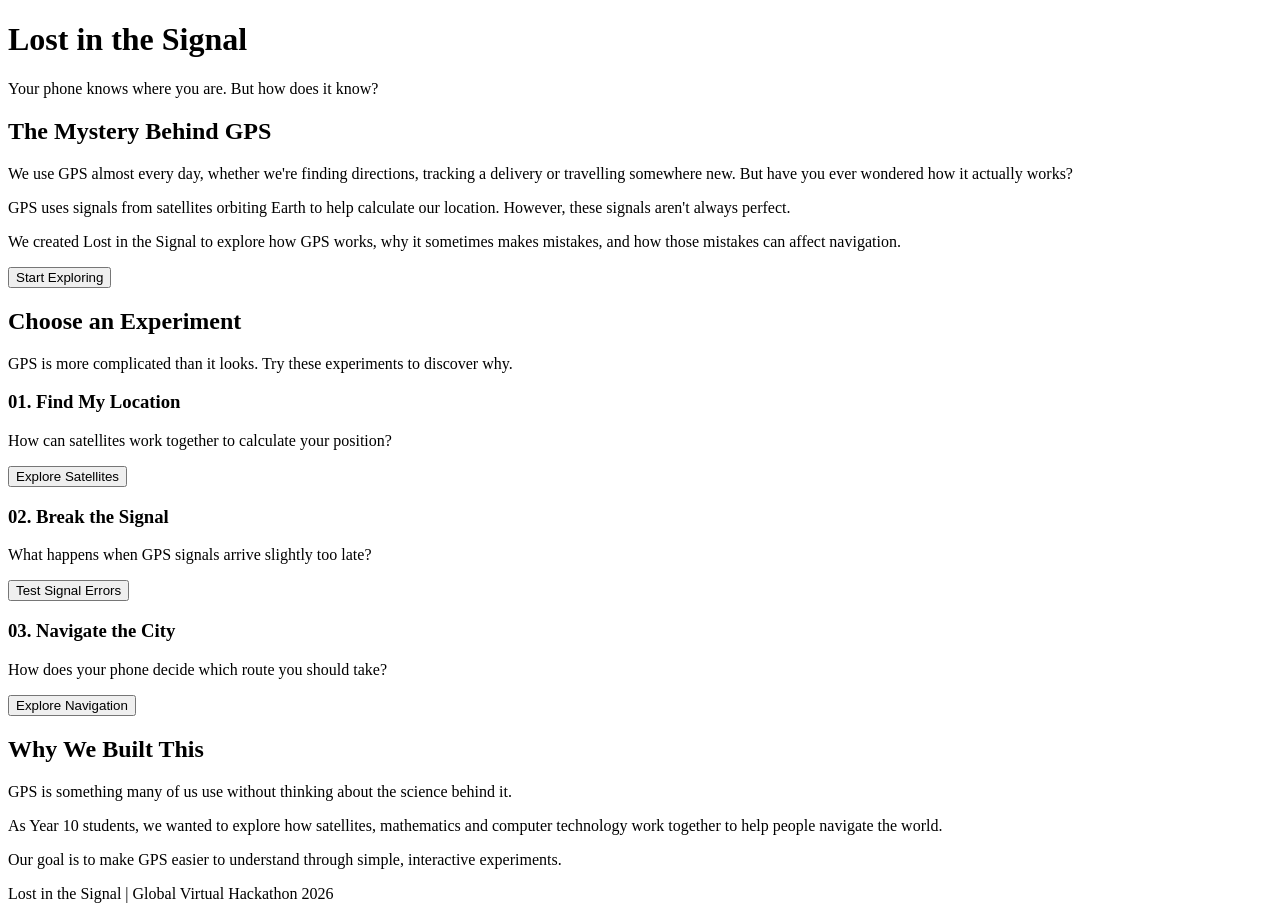
==== index.html @ 24b65c9f "Create index.html for GPS exploration project This HTML file outlines a project called 'Lost in the " ====
<!DOCTYPE html>
<html lang="en">

<head>
  <meta charset="UTF-8">
  <meta name="viewport"
        content="width=device-width, initial-scale=1.0">

  <title>Lost in the Signal</title>

  <link rel="stylesheet" href="style.css">
  <script src="script.js" defer></script>
</head>

<body>

  <!-- Website header -->
  <header>
    <h1>Lost in the Signal</h1>

    <p>
      Your phone knows where you are.
      But how does it know?
    </p>
  </header>

  <main>

    <!-- Introduction -->
    <section class="intro">

      <h2>The Mystery Behind GPS</h2>

      <p>
        We use GPS almost every day, whether we're
        finding directions, tracking a delivery or
        travelling somewhere new. But have you ever
        wondered how it actually works?
      </p>

      <p>
        GPS uses signals from satellites orbiting
        Earth to help calculate our location.
        However, these signals aren't always perfect.
      </p>

      <p>
        We created Lost in the Signal to explore
        how GPS works, why it sometimes makes
        mistakes, and how those mistakes can
        affect navigation.
      </p>

      <button id="startButton">
        Start Exploring
      </button>

      <p id="message" aria-live="polite"></p>

    </section>

    <!-- Three experiment cards -->
    <section class="experiments" id="experiments">

      <h2>Choose an Experiment</h2>

      <p>
        GPS is more complicated than it looks.
        Try these experiments to discover why.
      </p>

      <div class="card-container">

        <!-- Experiment 1 -->
        <article class="card">

          <h3>01. Find My Location</h3>

          <p>
            How can satellites work together
            to calculate your position?
          </p>

          <button class="experiment-button"
                  data-experiment="satellites">
            Explore Satellites
          </button>

        </article>

        <!-- Experiment 2 -->
        <article class="card">

          <h3>02. Break the Signal</h3>

          <p>
            What happens when GPS signals
            arrive slightly too late?
          </p>

          <button class="experiment-button"
                  data-experiment="signals">
            Test Signal Errors
          </button>

        </article>

        <!-- Experiment 3 -->
        <article class="card">

          <h3>03. Navigate the City</h3>

          <p>
            How does your phone decide
            which route you should take?
          </p>

          <button class="experiment-button"
                  data-experiment="navigation">
            Explore Navigation
          </button>

        </article>

      </div>

      <p id="experimentMessage" aria-live="polite"></p>

    </section>

    <!-- About the project -->
    <section class="about">

      <h2>Why We Built This</h2>

      <p>
        GPS is something many of us use without
        thinking about the science behind it.
      </p>

      <p>
        As Year 10 students, we wanted to explore
        how satellites, mathematics and computer
        technology work together to help people
        navigate the world.
      </p>

      <p>
        Our goal is to make GPS easier to understand
        through simple, interactive experiments.
      </p>

    </section>

  </main>

  <!-- Footer -->
  <footer>
    <p>
      Lost in the Signal |
      Global Virtual Hackathon 2026
    </p>
  </footer>

</body>
</html>
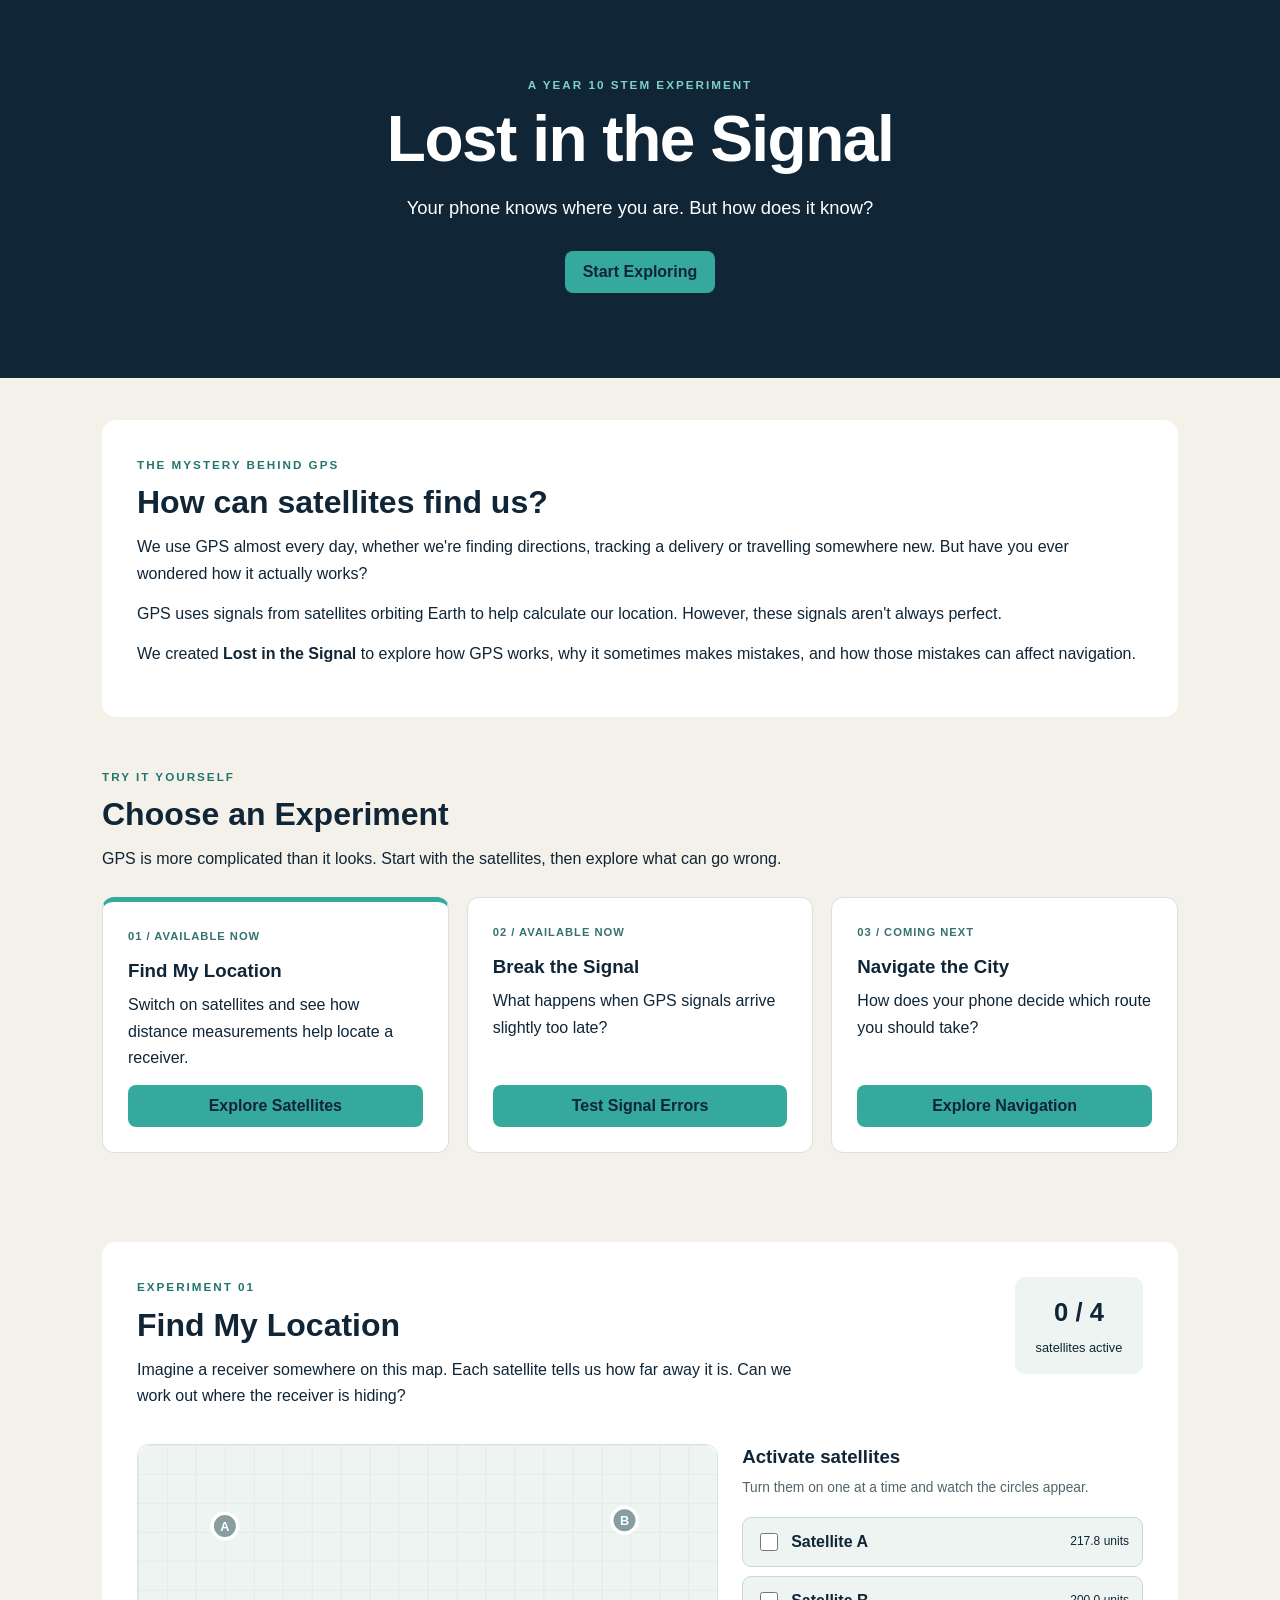
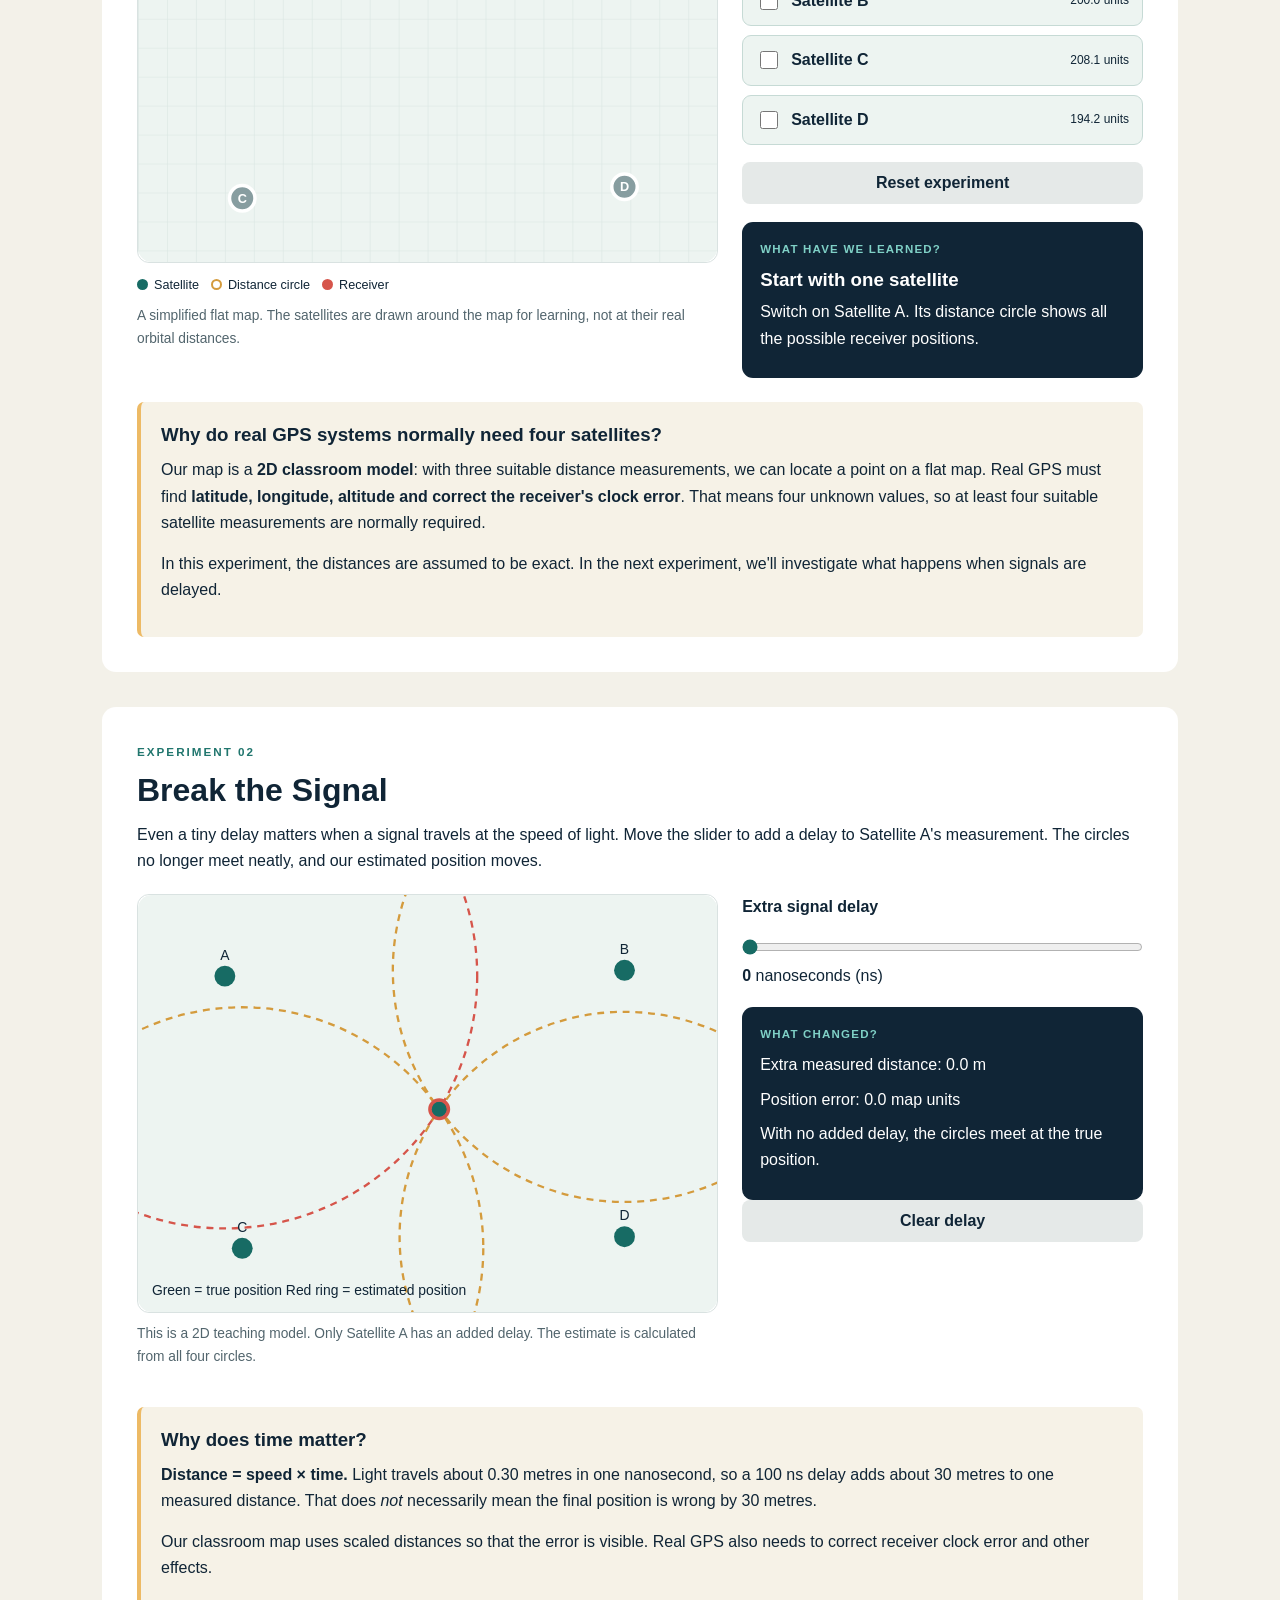
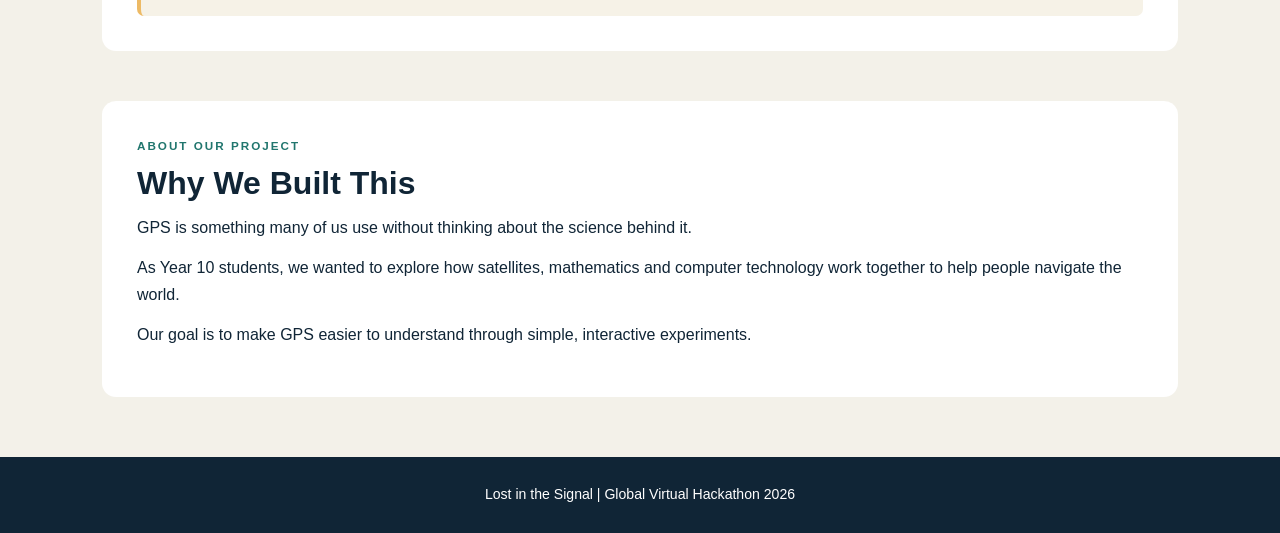
==== commit 1858b62c: "Add modular GPS experiments and mathematical tests" ====
--- a/index.html
+++ b/index.html
@@ -1,167 +1,149 @@
-
 <!DOCTYPE html>
 <html lang="en">
-
 <head>
   <meta charset="UTF-8">
-  <meta name="viewport"
-        content="width=device-width, initial-scale=1.0">
-
-  <title>Lost in the Signal</title>
-
+  <meta name="viewport" content="width=device-width, initial-scale=1.0">
+  <title>Lost in the Signal | GPS Experiment</title>
   <link rel="stylesheet" href="style.css">
+  <script src="gps-engine.js" defer></script>
+  <script src="satellite-simulator.js" defer></script>
+  <script src="signal-errors.js" defer></script>
+  <script src="navigation.js" defer></script>
   <script src="script.js" defer></script>
 </head>
-
 <body>
-
-  <!-- Website header -->
-  <header>
-    <h1>Lost in the Signal</h1>
-
-    <p>
-      Your phone knows where you are.
-      But how does it know?
-    </p>
+  <header class="hero">
+    <div class="hero-inner">
+      <p class="eyebrow">A YEAR 10 STEM EXPERIMENT</p>
+      <h1>Lost in the Signal</h1>
+      <p class="tagline">Your phone knows where you are. But how does it know?</p>
+      <a class="button hero-button" href="#experiments">Start Exploring</a>
+    </div>
   </header>
 
   <main>
-
-    <!-- Introduction -->
-    <section class="intro">
-
-      <h2>The Mystery Behind GPS</h2>
-
-      <p>
-        We use GPS almost every day, whether we're
-        finding directions, tracking a delivery or
-        travelling somewhere new. But have you ever
-        wondered how it actually works?
-      </p>
-
-      <p>
-        GPS uses signals from satellites orbiting
-        Earth to help calculate our location.
-        However, these signals aren't always perfect.
-      </p>
-
-      <p>
-        We created Lost in the Signal to explore
-        how GPS works, why it sometimes makes
-        mistakes, and how those mistakes can
-        affect navigation.
-      </p>
-
-      <button id="startButton">
-        Start Exploring
-      </button>
-
-      <p id="message" aria-live="polite"></p>
-
+    <section class="intro panel">
+      <p class="eyebrow dark">THE MYSTERY BEHIND GPS</p>
+      <h2>How can satellites find us?</h2>
+      <p>We use GPS almost every day, whether we're finding directions, tracking a delivery or travelling somewhere new. But have you ever wondered how it actually works?</p>
+      <p>GPS uses signals from satellites orbiting Earth to help calculate our location. However, these signals aren't always perfect.</p>
+      <p>We created <strong>Lost in the Signal</strong> to explore how GPS works, why it sometimes makes mistakes, and how those mistakes can affect navigation.</p>
     </section>
 
-    <!-- Three experiment cards -->
     <section class="experiments" id="experiments">
-
+      <p class="eyebrow dark">TRY IT YOURSELF</p>
       <h2>Choose an Experiment</h2>
-
-      <p>
-        GPS is more complicated than it looks.
-        Try these experiments to discover why.
-      </p>
-
+      <p>GPS is more complicated than it looks. Start with the satellites, then explore what can go wrong.</p>
       <div class="card-container">
-
-        <!-- Experiment 1 -->
+        <article class="card featured">
+          <span class="card-number">01 / AVAILABLE NOW</span>
+          <h3>Find My Location</h3>
+          <p>Switch on satellites and see how distance measurements help locate a receiver.</p>
+          <a class="button" href="#satellite-lab">Explore Satellites</a>
+        </article>
         <article class="card">
-
-          <h3>01. Find My Location</h3>
-
-          <p>
-            How can satellites work together
-            to calculate your position?
-          </p>
-
-          <button class="experiment-button"
-                  data-experiment="satellites">
-            Explore Satellites
-          </button>
-
+          <span class="card-number">02 / AVAILABLE NOW</span>
+          <h3>Break the Signal</h3>
+          <p>What happens when GPS signals arrive slightly too late?</p>
+          <a class="button" href="#signal-lab">Test Signal Errors</a>
         </article>
-
-        <!-- Experiment 2 -->
         <article class="card">
-
-          <h3>02. Break the Signal</h3>
-
-          <p>
-            What happens when GPS signals
-            arrive slightly too late?
-          </p>
-
-          <button class="experiment-button"
-                  data-experiment="signals">
-            Test Signal Errors
-          </button>
-
+          <span class="card-number">03 / COMING NEXT</span>
+          <h3>Navigate the City</h3>
+          <p>How does your phone decide which route you should take?</p>
+          <button type="button" class="experiment-button" data-experiment="navigation">Explore Navigation</button>
         </article>
-
-        <!-- Experiment 3 -->
-        <article class="card">
-
-          <h3>03. Navigate the City</h3>
-
-          <p>
-            How does your phone decide
-            which route you should take?
-          </p>
-
-          <button class="experiment-button"
-                  data-experiment="navigation">
-            Explore Navigation
-          </button>
-
-        </article>
-
       </div>
-
-      <p id="experimentMessage" aria-live="polite"></p>
-
+      <p id="experimentMessage" class="notice" aria-live="polite"></p>
     </section>
 
-    <!-- About the project -->
-    <section class="about">
-
-      <h2>Why We Built This</h2>
-
-      <p>
-        GPS is something many of us use without
-        thinking about the science behind it.
-      </p>
-
-      <p>
-        As Year 10 students, we wanted to explore
-        how satellites, mathematics and computer
-        technology work together to help people
-        navigate the world.
-      </p>
-
-      <p>
-        Our goal is to make GPS easier to understand
-        through simple, interactive experiments.
-      </p>
-
+    <section class="lab panel" id="satellite-lab">
+      <div class="lab-heading">
+        <div>
+          <p class="eyebrow dark">EXPERIMENT 01</p>
+          <h2>Find My Location</h2>
+          <p>Imagine a receiver somewhere on this map. Each satellite tells us how far away it is. Can we work out where the receiver is hiding?</p>
+        </div>
+        <div class="counter"><strong id="satelliteCount">0 / 4</strong><span>satellites active</span></div>
+      </div>
+      <div class="lab-grid">
+        <div class="map-panel">
+          <svg id="gpsMap" viewBox="0 0 500 360" role="img" aria-label="A two-dimensional map showing satellites, distance circles and a receiver position">
+            <defs>
+              <pattern id="mapGrid" width="25" height="25" patternUnits="userSpaceOnUse">
+                <path d="M 25 0 L 0 0 0 25" fill="none" stroke="#d9e6e2" stroke-width="1"/>
+              </pattern>
+            </defs>
+            <rect width="500" height="360" fill="#edf4f1" rx="12"/>
+            <rect width="500" height="360" fill="url(#mapGrid)" rx="12"/>
+            <g id="rangeLayer"></g>
+            <g id="satelliteLayer"></g>
+            <g id="receiverLayer"></g>
+          </svg>
+          <div class="legend"><span><i class="dot satellite-dot"></i> Satellite</span><span><i class="dot range-dot"></i> Distance circle</span><span><i class="dot receiver-dot"></i> Receiver</span></div>
+          <p class="map-caption">A simplified flat map. The satellites are drawn around the map for learning, not at their real orbital distances.</p>
+        </div>
+        <div class="controls">
+          <h3>Activate satellites</h3>
+          <p class="small">Turn them on one at a time and watch the circles appear.</p>
+          <div id="satelliteControls" class="satellite-controls"></div>
+          <button type="button" id="resetButton" class="reset-button">Reset experiment</button>
+          <div class="result-box" aria-live="polite">
+            <p class="result-label">WHAT HAVE WE LEARNED?</p>
+            <h3 id="resultTitle">Start with one satellite</h3>
+            <p id="resultText">One distance measurement tells us the receiver could be anywhere on a circle.</p>
+            <p id="coordinateText" class="coordinates"></p>
+          </div>
+        </div>
+      </div>
+      <div class="science-note">
+        <h3>Why do real GPS systems normally need four satellites?</h3>
+        <p>Our map is a <strong>2D classroom model</strong>: with three suitable distance measurements, we can locate a point on a flat map. Real GPS must find <strong>latitude, longitude, altitude and correct the receiver's clock error</strong>. That means four unknown values, so at least four suitable satellite measurements are normally required.</p>
+        <p>In this experiment, the distances are assumed to be exact. In the next experiment, we'll investigate what happens when signals are delayed.</p>
+      </div>
     </section>
 
+
+    <section class="lab panel" id="signal-lab">
+      <p class="eyebrow dark">EXPERIMENT 02</p>
+      <h2>Break the Signal</h2>
+      <p>Even a tiny delay matters when a signal travels at the speed of light. Move the slider to add a delay to Satellite A's measurement. The circles no longer meet neatly, and our estimated position moves.</p>
+      <div class="lab-grid">
+        <div class="map-panel">
+          <svg id="errorMap" viewBox="0 0 500 360" role="img" aria-label="Map of GPS measurement circles and the position estimated from delayed signals">
+            <rect width="500" height="360" rx="12" fill="#edf4f1"/>
+            <g id="errorRangeLayer"></g>
+            <g id="errorPointLayer"></g>
+          </svg>
+          <p class="map-caption">This is a 2D teaching model. Only Satellite A has an added delay. The estimate is calculated from all four circles.</p>
+        </div>
+        <div class="controls">
+          <label for="delaySlider"><strong>Extra signal delay</strong></label>
+          <input type="range" id="delaySlider" min="0" max="100" value="0" step="5">
+          <p><strong id="delayValue">0</strong> nanoseconds (ns)</p>
+          <div class="result-box" aria-live="polite">
+            <p class="result-label">WHAT CHANGED?</p>
+            <p id="rangeError">Extra measured distance: 0.0 m</p>
+            <p id="positionError">Position error: 0.0 map units</p>
+            <p id="errorExplanation">At zero extra delay, all four circles meet at the receiver.</p>
+          </div>
+          <button id="clearDelay" class="reset-button" type="button">Clear delay</button>
+        </div>
+      </div>
+      <div class="science-note"><h3>Why does time matter?</h3>
+        <p><strong>Distance = speed × time.</strong> Light travels about 0.30 metres in one nanosecond, so a 100 ns delay adds about 30 metres to one measured distance. That does <em>not</em> necessarily mean the final position is wrong by 30 metres.</p>
+        <p>Our classroom map uses scaled distances so that the error is visible. Real GPS also needs to correct receiver clock error and other effects.</p>
+      </div>
+    </section>
+
+    <section class="about panel">
+      <p class="eyebrow dark">ABOUT OUR PROJECT</p>
+      <h2>Why We Built This</h2>
+      <p>GPS is something many of us use without thinking about the science behind it.</p>
+      <p>As Year 10 students, we wanted to explore how satellites, mathematics and computer technology work together to help people navigate the world.</p>
+      <p>Our goal is to make GPS easier to understand through simple, interactive experiments.</p>
+    </section>
   </main>
-
-  <!-- Footer -->
-  <footer>
-    <p>
-      Lost in the Signal |
-      Global Virtual Hackathon 2026
-    </p>
-  </footer>
-
+  <footer><p>Lost in the Signal | Global Virtual Hackathon 2026</p></footer>
 </body>
 </html>
--- a/style.css
+++ b/style.css
@@ -0,0 +1,68 @@
+/* Lost in the Signal — student-built GPS experiment */
+* { box-sizing: border-box; }
+html { scroll-behavior: smooth; }
+body { margin: 0; font-family: Arial, Helvetica, sans-serif; background: #f3f1e9; color: #102536; line-height: 1.65; }
+.hero { background: #102536; color: #fff; text-align: center; padding: 75px 20px 85px; }
+.hero-inner { max-width: 760px; margin: auto; }
+.hero h1 { font-size: clamp(2.5rem, 6vw, 4rem); line-height: 1.1; margin: 10px 0 18px; letter-spacing: -1.5px; }
+.tagline { font-size: 1.15rem; margin-bottom: 28px; }
+.eyebrow { font-size: .73rem; letter-spacing: 2px; font-weight: 800; color: #7fd0c6; margin: 0 0 8px; }
+.eyebrow.dark { color: #21766e; }
+main { max-width: 1120px; padding: 0 22px; margin: 42px auto 60px; }
+.panel { background: #fff; padding: 35px; border-radius: 14px; }
+h2 { margin: 0 0 12px; font-size: clamp(1.5rem, 3vw, 2rem); line-height: 1.25; }
+h3 { line-height: 1.35; }
+p { margin: 0 0 14px; }
+.button, button { display: inline-block; background: #36a99f; color: #102536; border: 0; padding: 12px 18px; border-radius: 8px; font: 700 1rem Arial, sans-serif; text-decoration: none; cursor: pointer; text-align: center; transition: background .2s; }
+.button:hover, button:hover { background: #edba65; }
+.button:focus-visible, button:focus-visible, a:focus-visible { outline: 3px solid #edba65; outline-offset: 3px; }
+.experiments { margin: 50px 0; }
+.card-container { display: grid; grid-template-columns: repeat(3, minmax(0, 1fr)); gap: 18px; margin-top: 24px; }
+.card { background: #fff; padding: 25px; border: 1px solid #d9e2e1; border-radius: 12px; display: flex; flex-direction: column; }
+.card.featured { border-top: 5px solid #36a99f; }
+.card-number { font-size: .7rem; font-weight: 800; letter-spacing: 1px; color: #34736e; }
+.card h3 { margin: 13px 0 9px; }
+.card p { flex: 1; }
+.card .button, .card button { width: 100%; }
+.notice { color: #176b64; font-weight: 700; min-height: 1.5em; margin-top: 15px; }
+.lab { scroll-margin-top: 20px; }
+.lab-heading { display: flex; justify-content: space-between; align-items: flex-start; gap: 20px; }
+.lab-heading > div:first-child { max-width: 690px; }
+.counter { background: #edf4f1; border-radius: 10px; padding: 14px 18px; min-width: 128px; text-align: center; }
+.counter strong { display: block; font-size: 1.6rem; }
+.counter span { font-size: .8rem; }
+.lab-grid { display: grid; grid-template-columns: minmax(0, 1.45fr) minmax(250px, 1fr); gap: 24px; margin-top: 20px; }
+.map-panel { min-width: 0; }
+#gpsMap { width: 100%; display: block; border-radius: 12px; border: 1px solid #d9e2e1; }
+.legend { display: flex; flex-wrap: wrap; gap: 12px; margin-top: 12px; font-size: .79rem; }
+.legend span { display: flex; align-items: center; gap: 6px; }
+.dot { display: inline-block; width: 11px; height: 11px; border-radius: 50%; }
+.satellite-dot { background: #176b64; }
+.range-dot { border: 2px solid #d49b3d; }
+.receiver-dot { background: #d6554b; }
+.map-caption, .small { font-size: .86rem; color: #52656d; }
+.map-caption { margin-top: 10px; }
+.controls h3 { margin: 0 0 8px; }
+.satellite-controls { display: grid; gap: 9px; margin: 17px 0; }
+.satellite-toggle { background: #edf4f1; border: 1px solid #c6dad5; padding: 11px 13px; border-radius: 9px; display: flex; gap: 10px; align-items: center; cursor: pointer; font-weight: 700; }
+.satellite-toggle input { accent-color: #176b64; width: 18px; height: 18px; }
+.satellite-toggle span { flex: 1; }
+.satellite-toggle small { font-size: .75rem; font-weight: 400; }
+.reset-button { background: #e5e9e8; width: 100%; }
+.result-box { margin-top: 18px; padding: 18px; background: #102536; color: #fff; border-radius: 11px; }
+.result-label { color: #7fd0c6; font-size: .72rem; letter-spacing: 1.2px; font-weight: 800; }
+.result-box h3 { margin: 7px 0; }
+.result-box p { margin-bottom: 8px; }
+.coordinates { color: #edba65; font-weight: 700; }
+.science-note { background: #f6f2e7; border-left: 4px solid #edba65; border-radius: 7px; padding: 20px; margin-top: 24px; }
+.science-note h3 { margin: 0 0 10px; }
+.about { margin-top: 50px; }
+footer { background: #102536; color: #fff; text-align: center; padding: 26px 18px; font-size: .88rem; }
+footer p { margin: 0; }
+@media (max-width: 760px) { .card-container, .lab-grid { grid-template-columns: 1fr; } .lab-heading { flex-direction: column; } .counter { width: 100%; } .panel { padding: 23px; } main { margin-top: 25px; } .hero { padding: 55px 18px; } }
+@media (prefers-reduced-motion: reduce) { html { scroll-behavior: auto; } * { transition: none !important; } }
+
+/* Experiment 2 controls */
+#delaySlider { display:block; width:100%; accent-color:#176b64; margin:18px 0 8px; }
+#errorMap { display:block; width:100%; border:1px solid #d9e2e1; border-radius:12px; }
+#signal-lab { margin-top:35px; }
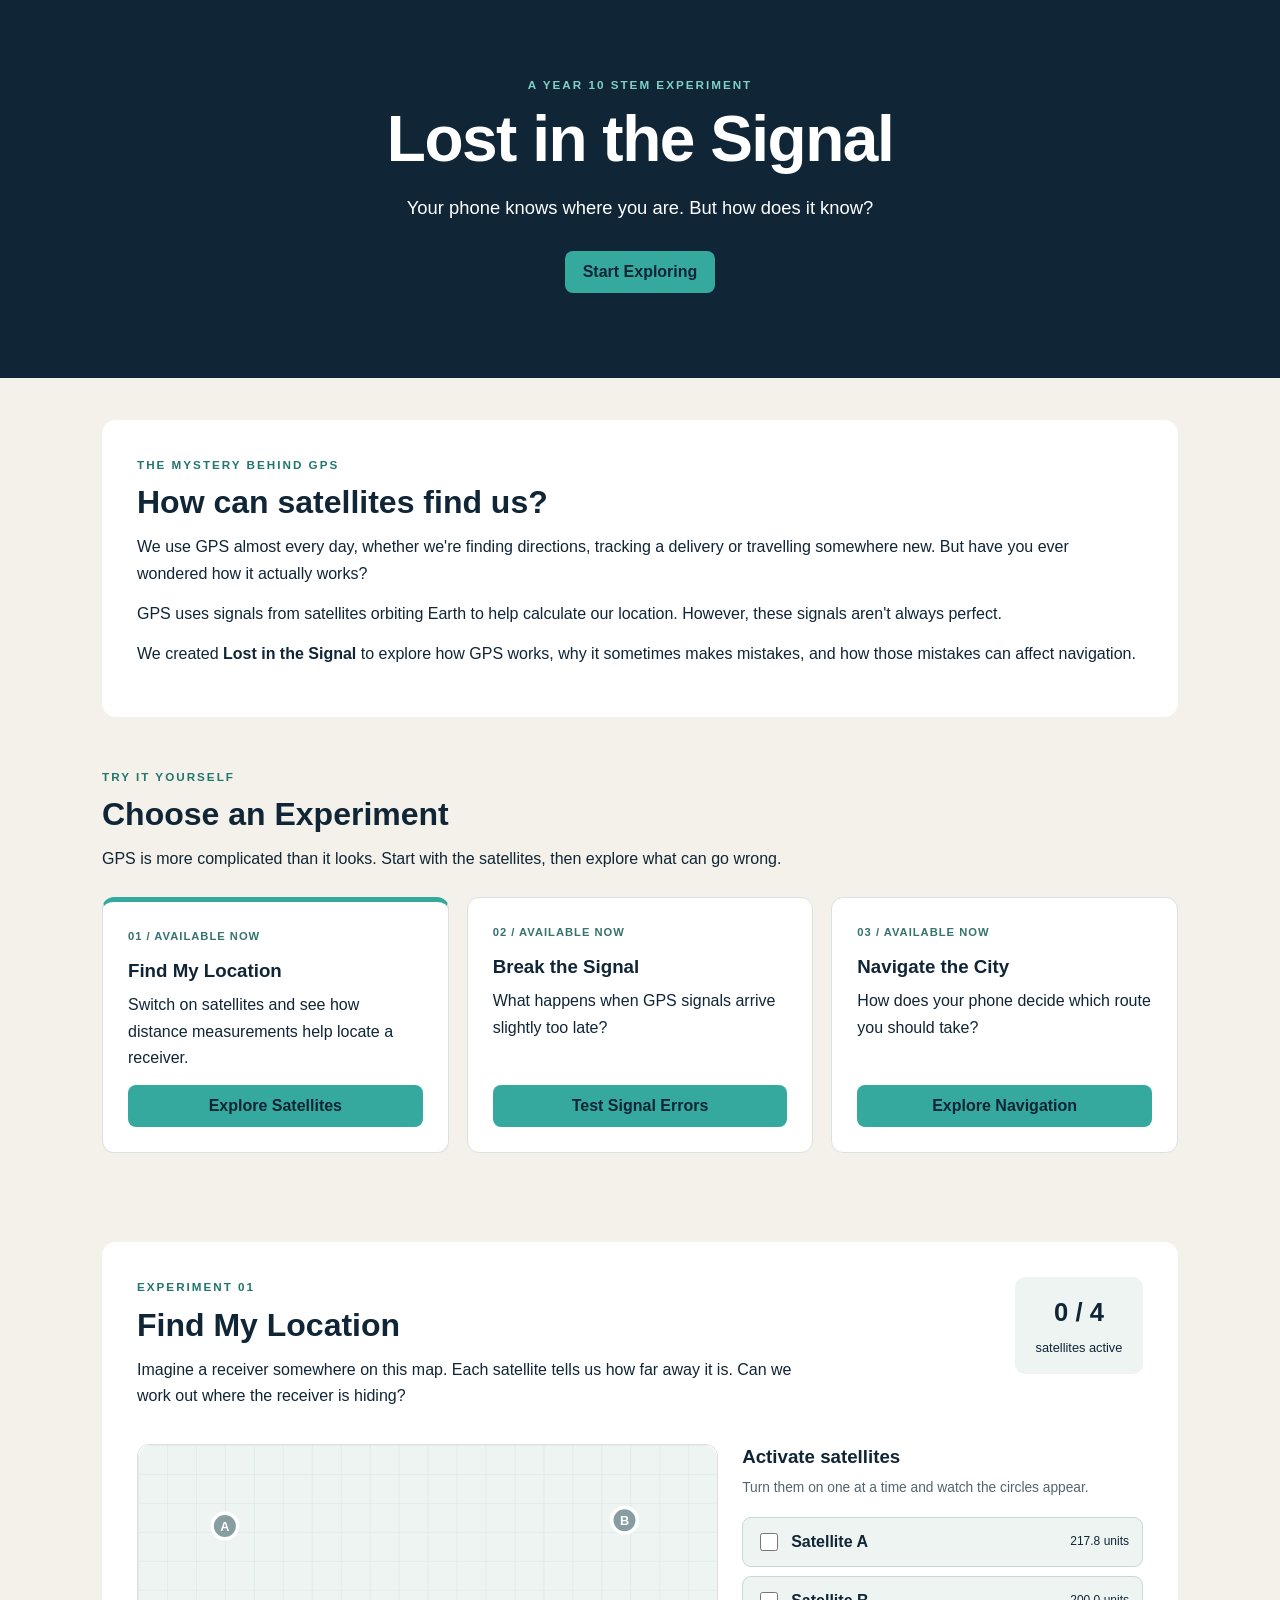
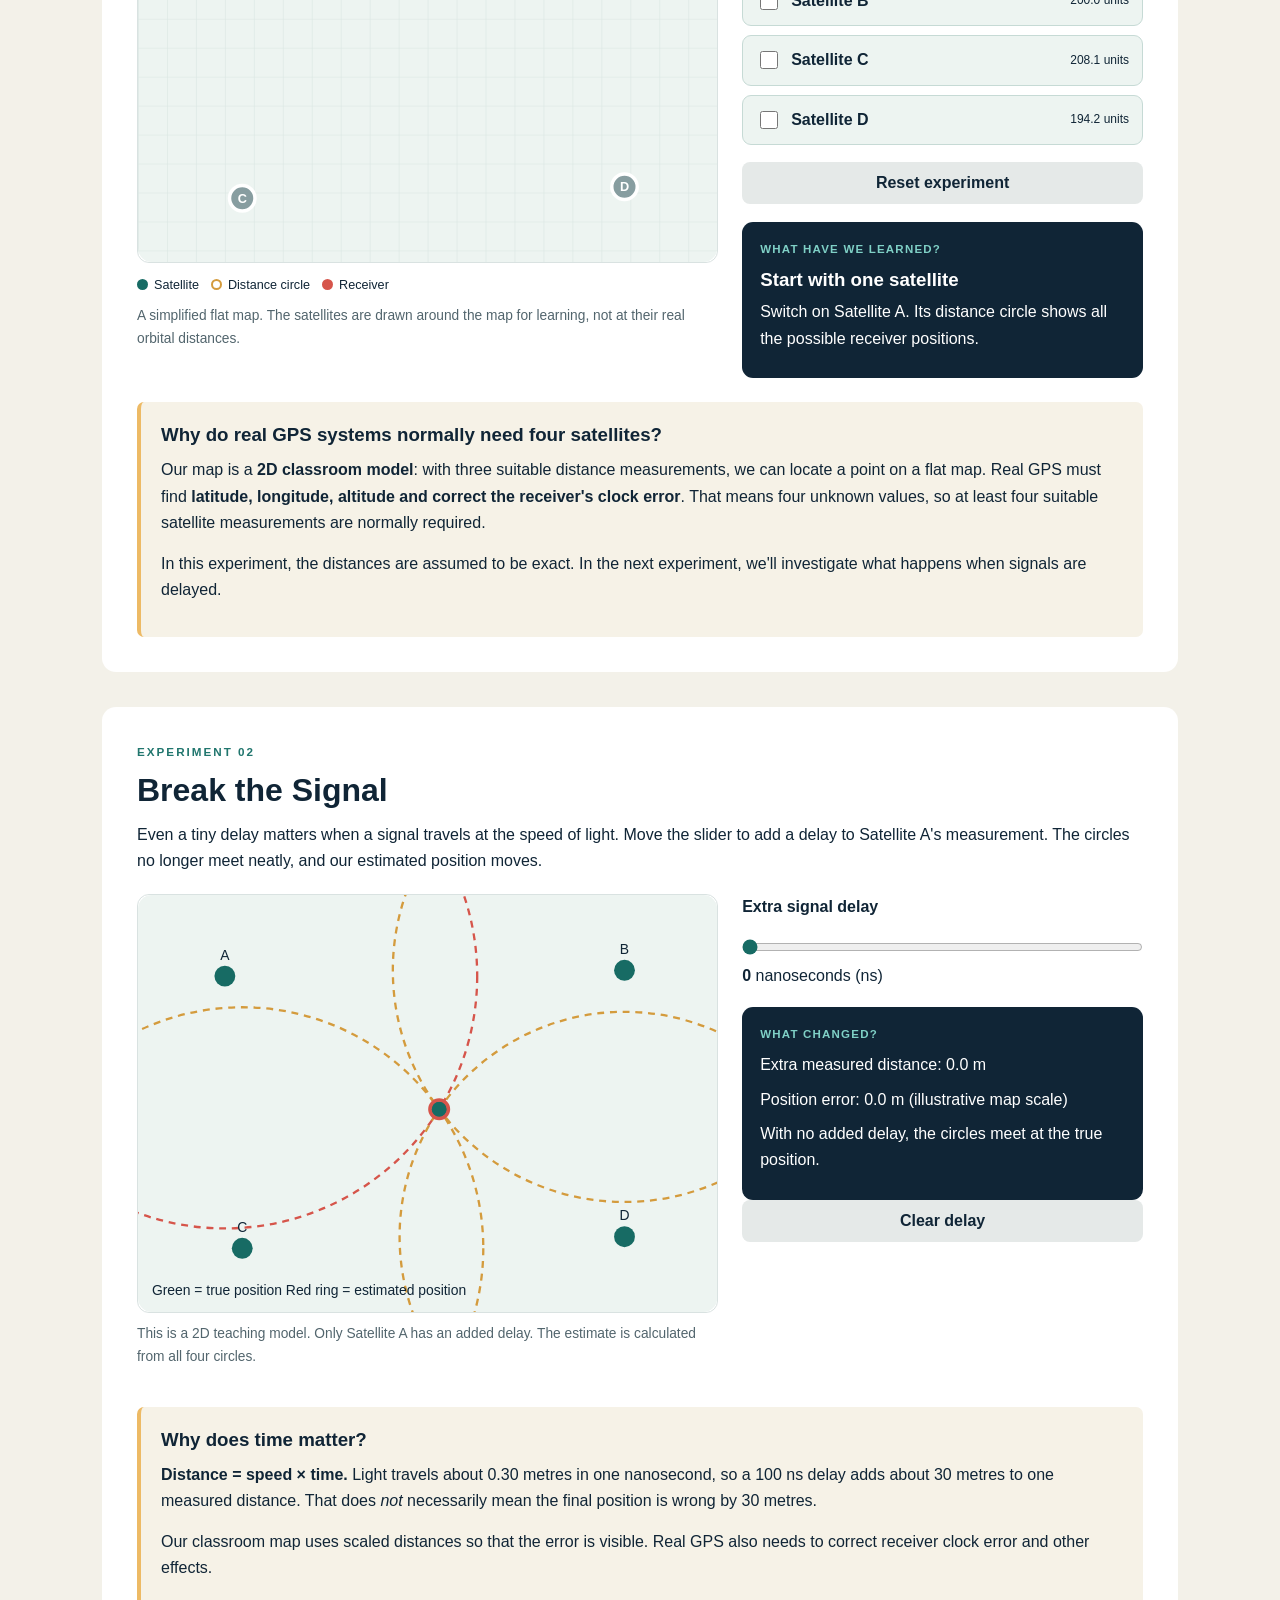
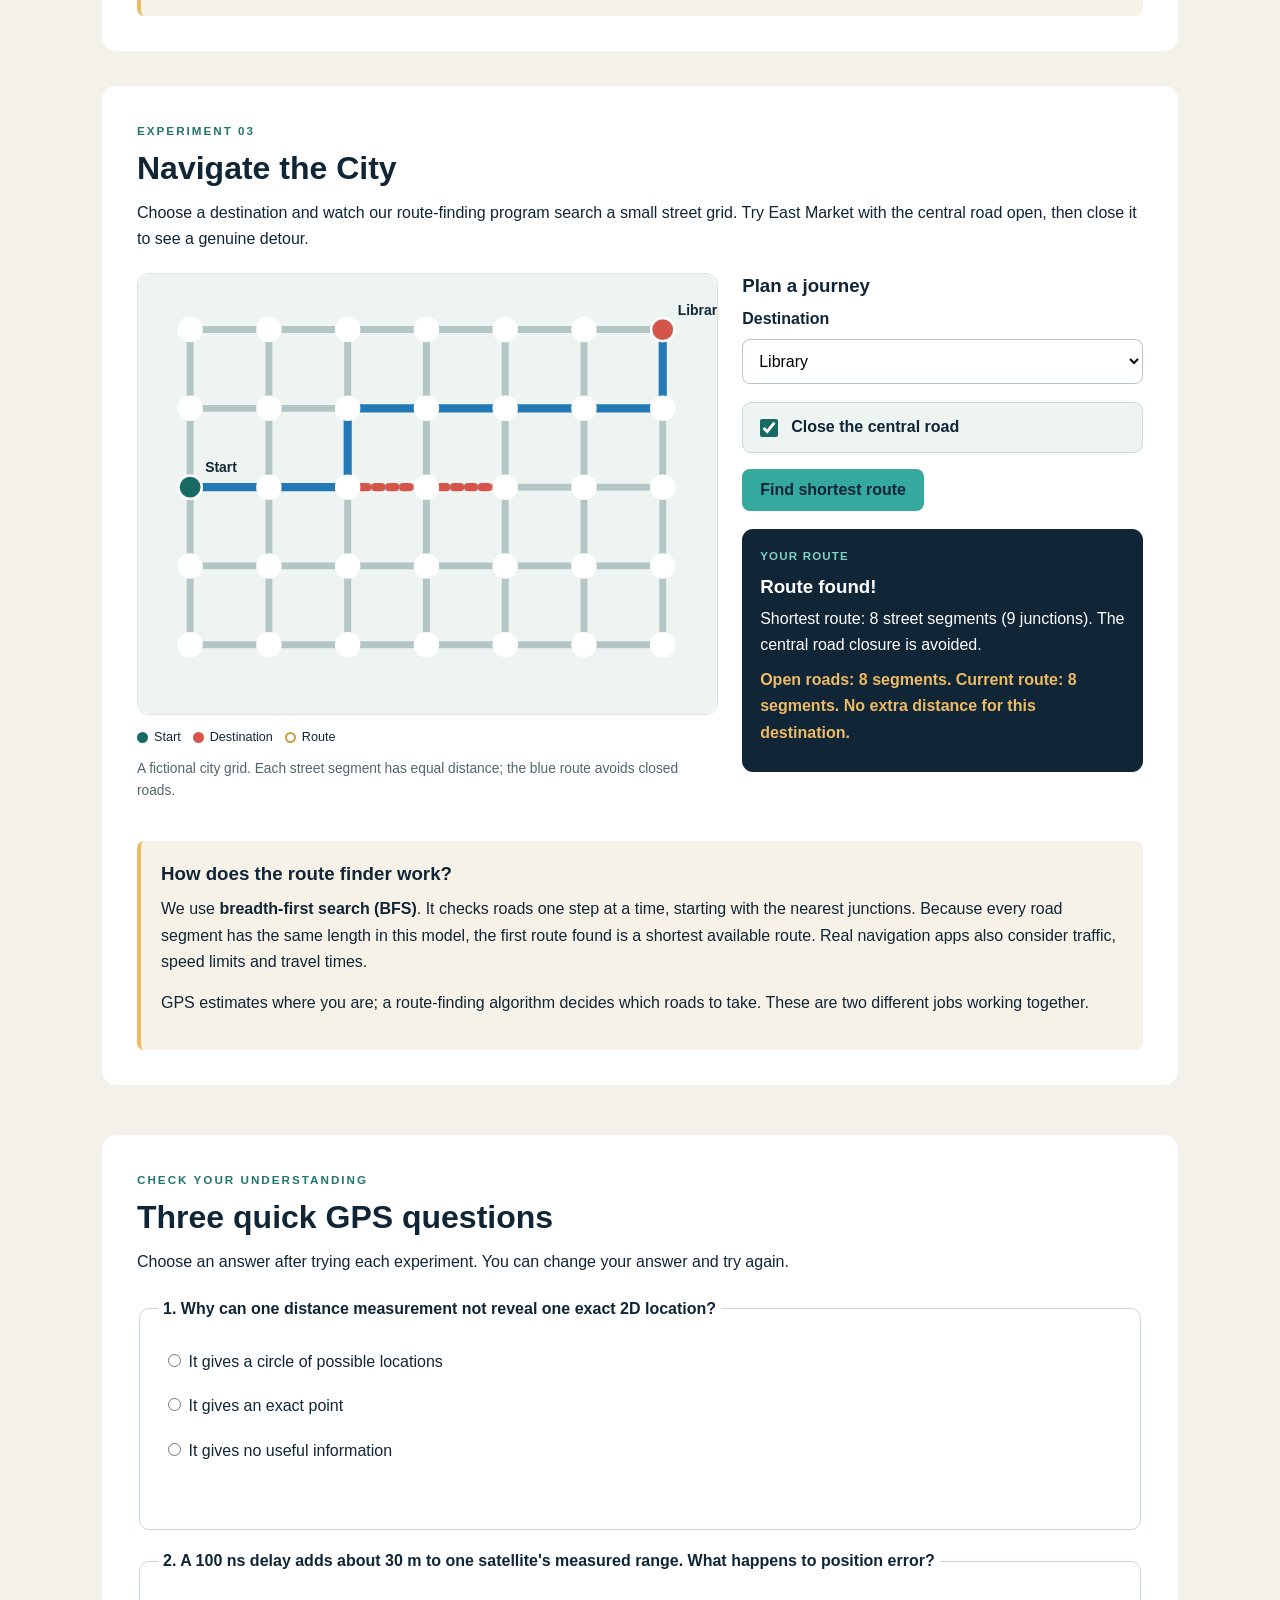
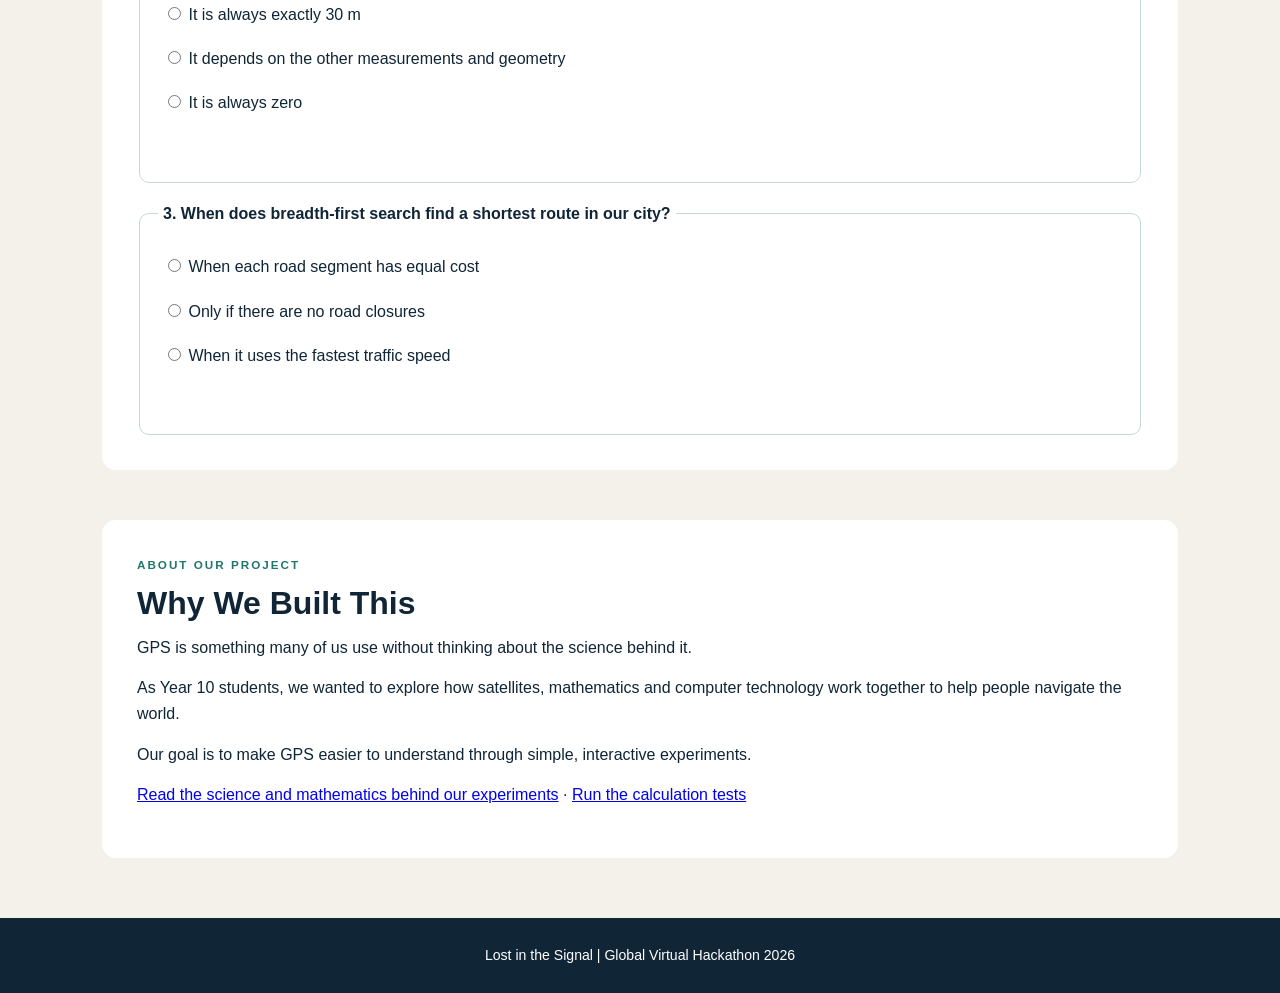
==== commit e9dff5e5: "Improve GPS experiments, navigation and learning checks" ====
--- a/index.html
+++ b/index.html
@@ -48,10 +48,10 @@
           <a class="button" href="#signal-lab">Test Signal Errors</a>
         </article>
         <article class="card">
-          <span class="card-number">03 / COMING NEXT</span>
+          <span class="card-number">03 / AVAILABLE NOW</span>
           <h3>Navigate the City</h3>
           <p>How does your phone decide which route you should take?</p>
-          <button type="button" class="experiment-button" data-experiment="navigation">Explore Navigation</button>
+          <a class="button" href="#navigation-lab">Explore Navigation</a>
         </article>
       </div>
       <p id="experimentMessage" class="notice" aria-live="polite"></p>
@@ -136,12 +136,50 @@
       </div>
     </section>
 
+
+    <section class="lab panel" id="navigation-lab">
+      <p class="eyebrow dark">EXPERIMENT 03</p>
+      <h2>Navigate the City</h2>
+      <p>Choose a destination and watch our route-finding program search a small street grid. Try East Market with the central road open, then close it to see a genuine detour.</p>
+      <div class="lab-grid">
+        <div class="map-panel">
+          <svg id="cityMap" viewBox="0 0 500 380" role="img" aria-label="City grid with roads, closed streets, a starting point, destination and calculated route"></svg>
+          <div class="legend"><span><i class="dot satellite-dot"></i> Start</span><span><i class="dot receiver-dot"></i> Destination</span><span><i class="dot range-dot"></i> Route</span></div>
+          <p class="map-caption">A fictional city grid. Each street segment has equal distance; the blue route avoids closed roads.</p>
+        </div>
+        <div class="controls">
+          <h3>Plan a journey</h3>
+          <label for="destination">Destination</label>
+          <select id="destination"><option value="library">Library</option><option value="hospital">Hospital</option><option value="museum">Museum</option><option value="station">Train Station</option><option value="east">East Market (detour challenge)</option></select>
+          <label class="satellite-toggle"><input type="checkbox" id="roadClosure" checked><span>Close the central road</span></label>
+          <button type="button" id="findRoute">Find shortest route</button>
+          <div class="result-box" aria-live="polite">
+            <p class="result-label">YOUR ROUTE</p>
+            <h3 id="routeTitle">Choose your destination</h3>
+            <p id="routeResult">Select a destination and calculate a route.</p><p id="routeComparison" class="coordinates"></p>
+          </div>
+        </div>
+      </div>
+      <div class="science-note"><h3>How does the route finder work?</h3>
+        <p>We use <strong>breadth-first search (BFS)</strong>. It checks roads one step at a time, starting with the nearest junctions. Because every road segment has the same length in this model, the first route found is a shortest available route. Real navigation apps also consider traffic, speed limits and travel times.</p>
+        <p>GPS estimates where you are; a route-finding algorithm decides which roads to take. These are two different jobs working together.</p>
+      </div>
+    </section>
+
+    <section class="about panel" id="learning-check">
+      <p class="eyebrow dark">CHECK YOUR UNDERSTANDING</p>
+      <h2>Three quick GPS questions</h2>
+      <p>Choose an answer after trying each experiment. You can change your answer and try again.</p>
+      <div id="quizQuestions" class="quiz-grid"></div>
+    </section>
+
     <section class="about panel">
       <p class="eyebrow dark">ABOUT OUR PROJECT</p>
       <h2>Why We Built This</h2>
       <p>GPS is something many of us use without thinking about the science behind it.</p>
       <p>As Year 10 students, we wanted to explore how satellites, mathematics and computer technology work together to help people navigate the world.</p>
       <p>Our goal is to make GPS easier to understand through simple, interactive experiments.</p>
+      <p><a href="science.html">Read the science and mathematics behind our experiments</a> · <a href="tests.html">Run the calculation tests</a></p>
     </section>
   </main>
   <footer><p>Lost in the Signal | Global Virtual Hackathon 2026</p></footer>
--- a/style.css
+++ b/style.css
@@ -66,3 +66,24 @@
 #delaySlider { display:block; width:100%; accent-color:#176b64; margin:18px 0 8px; }
 #errorMap { display:block; width:100%; border:1px solid #d9e2e1; border-radius:12px; }
 #signal-lab { margin-top:35px; }
+
+/* Navigation experiment */
+#navigation-lab { margin-top:35px; }
+#cityMap { display:block; width:100%; border:1px solid #d9e2e1; border-radius:12px; }
+.controls select { display:block; width:100%; padding:12px; border:1px solid #b3c6c5; border-radius:8px; margin:7px 0 18px; font-size:1rem; background:white; }
+.controls > label { font-weight:700; }
+.controls > .satellite-toggle { margin-bottom:16px; }
+.science-article { max-width:860px; margin:40px auto; }
+.science-article h2 { margin-top:28px; }
+.science-article code { background:#edf4f1; padding:2px 5px; border-radius:4px; }
+.test-result { padding:9px 12px; border-radius:7px; margin:8px 0; background:#edf4f1; }
+
+/* Accessible, responsive learning questions */
+.quiz-grid { display:grid; gap:18px; margin-top:20px; }
+.quiz-question { border:1px solid #c6dad5; border-radius:10px; padding:18px; min-width:0; }
+.quiz-question legend { font-weight:700; padding:0 5px; }
+.quiz-question label { display:block; padding:9px 5px; cursor:pointer; }
+.quiz-question input { accent-color:#176b64; }
+.quiz-question label:focus-within { outline:2px solid #176b64; outline-offset:2px; border-radius:4px; }
+.quiz-feedback { min-height:1.5em; color:#8c3b27; font-weight:600; }
+.quiz-feedback.correct { color:#176b64; }
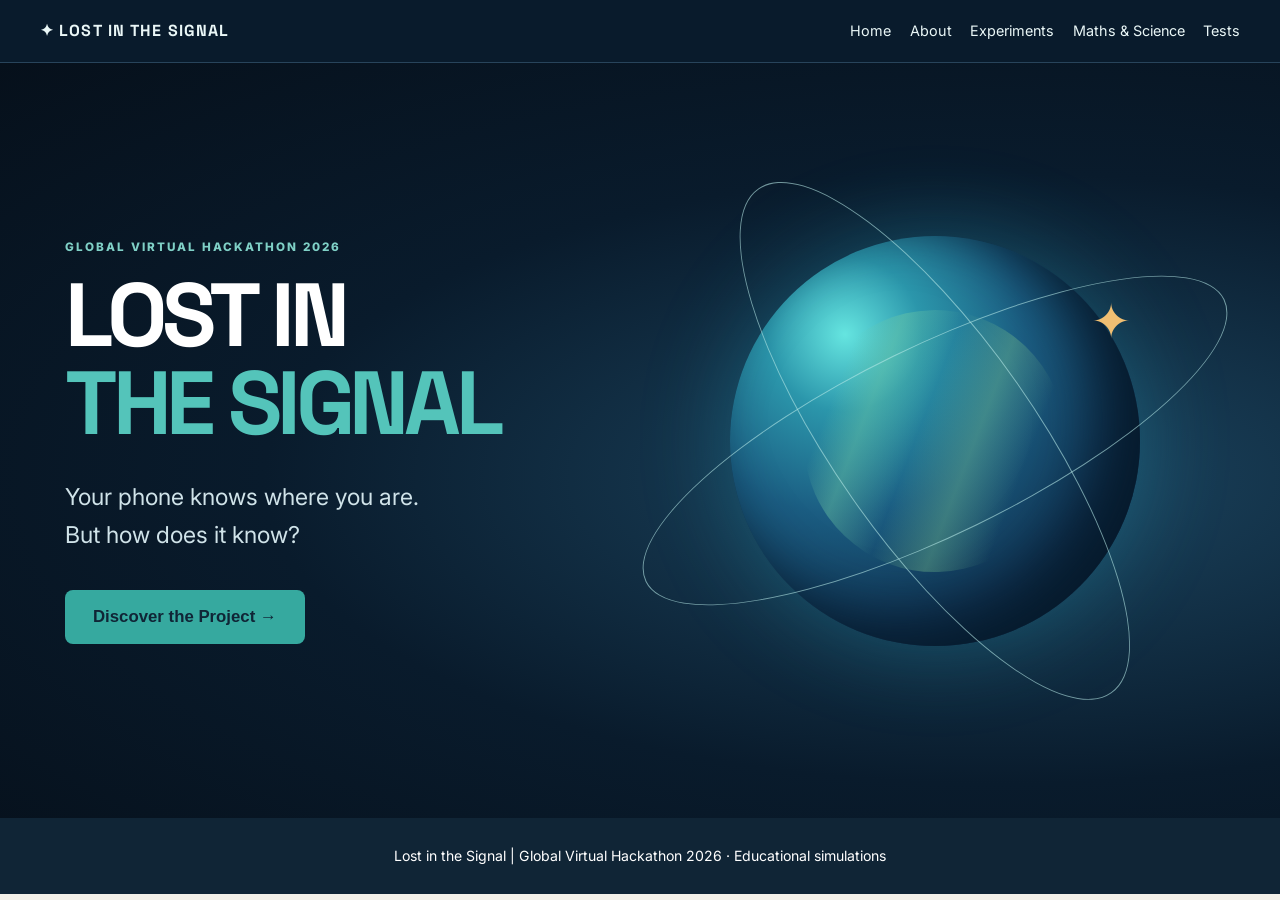
==== commit 1482d3b5: "Redesign website with 3D experiments and maths science pages" ====
--- a/index.html
+++ b/index.html
@@ -1,187 +1 @@
-<!DOCTYPE html>
-<html lang="en">
-<head>
-  <meta charset="UTF-8">
-  <meta name="viewport" content="width=device-width, initial-scale=1.0">
-  <title>Lost in the Signal | GPS Experiment</title>
-  <link rel="stylesheet" href="style.css">
-  <script src="gps-engine.js" defer></script>
-  <script src="satellite-simulator.js" defer></script>
-  <script src="signal-errors.js" defer></script>
-  <script src="navigation.js" defer></script>
-  <script src="script.js" defer></script>
-</head>
-<body>
-  <header class="hero">
-    <div class="hero-inner">
-      <p class="eyebrow">A YEAR 10 STEM EXPERIMENT</p>
-      <h1>Lost in the Signal</h1>
-      <p class="tagline">Your phone knows where you are. But how does it know?</p>
-      <a class="button hero-button" href="#experiments">Start Exploring</a>
-    </div>
-  </header>
-
-  <main>
-    <section class="intro panel">
-      <p class="eyebrow dark">THE MYSTERY BEHIND GPS</p>
-      <h2>How can satellites find us?</h2>
-      <p>We use GPS almost every day, whether we're finding directions, tracking a delivery or travelling somewhere new. But have you ever wondered how it actually works?</p>
-      <p>GPS uses signals from satellites orbiting Earth to help calculate our location. However, these signals aren't always perfect.</p>
-      <p>We created <strong>Lost in the Signal</strong> to explore how GPS works, why it sometimes makes mistakes, and how those mistakes can affect navigation.</p>
-    </section>
-
-    <section class="experiments" id="experiments">
-      <p class="eyebrow dark">TRY IT YOURSELF</p>
-      <h2>Choose an Experiment</h2>
-      <p>GPS is more complicated than it looks. Start with the satellites, then explore what can go wrong.</p>
-      <div class="card-container">
-        <article class="card featured">
-          <span class="card-number">01 / AVAILABLE NOW</span>
-          <h3>Find My Location</h3>
-          <p>Switch on satellites and see how distance measurements help locate a receiver.</p>
-          <a class="button" href="#satellite-lab">Explore Satellites</a>
-        </article>
-        <article class="card">
-          <span class="card-number">02 / AVAILABLE NOW</span>
-          <h3>Break the Signal</h3>
-          <p>What happens when GPS signals arrive slightly too late?</p>
-          <a class="button" href="#signal-lab">Test Signal Errors</a>
-        </article>
-        <article class="card">
-          <span class="card-number">03 / AVAILABLE NOW</span>
-          <h3>Navigate the City</h3>
-          <p>How does your phone decide which route you should take?</p>
-          <a class="button" href="#navigation-lab">Explore Navigation</a>
-        </article>
-      </div>
-      <p id="experimentMessage" class="notice" aria-live="polite"></p>
-    </section>
-
-    <section class="lab panel" id="satellite-lab">
-      <div class="lab-heading">
-        <div>
-          <p class="eyebrow dark">EXPERIMENT 01</p>
-          <h2>Find My Location</h2>
-          <p>Imagine a receiver somewhere on this map. Each satellite tells us how far away it is. Can we work out where the receiver is hiding?</p>
-        </div>
-        <div class="counter"><strong id="satelliteCount">0 / 4</strong><span>satellites active</span></div>
-      </div>
-      <div class="lab-grid">
-        <div class="map-panel">
-          <svg id="gpsMap" viewBox="0 0 500 360" role="img" aria-label="A two-dimensional map showing satellites, distance circles and a receiver position">
-            <defs>
-              <pattern id="mapGrid" width="25" height="25" patternUnits="userSpaceOnUse">
-                <path d="M 25 0 L 0 0 0 25" fill="none" stroke="#d9e6e2" stroke-width="1"/>
-              </pattern>
-            </defs>
-            <rect width="500" height="360" fill="#edf4f1" rx="12"/>
-            <rect width="500" height="360" fill="url(#mapGrid)" rx="12"/>
-            <g id="rangeLayer"></g>
-            <g id="satelliteLayer"></g>
-            <g id="receiverLayer"></g>
-          </svg>
-          <div class="legend"><span><i class="dot satellite-dot"></i> Satellite</span><span><i class="dot range-dot"></i> Distance circle</span><span><i class="dot receiver-dot"></i> Receiver</span></div>
-          <p class="map-caption">A simplified flat map. The satellites are drawn around the map for learning, not at their real orbital distances.</p>
-        </div>
-        <div class="controls">
-          <h3>Activate satellites</h3>
-          <p class="small">Turn them on one at a time and watch the circles appear.</p>
-          <div id="satelliteControls" class="satellite-controls"></div>
-          <button type="button" id="resetButton" class="reset-button">Reset experiment</button>
-          <div class="result-box" aria-live="polite">
-            <p class="result-label">WHAT HAVE WE LEARNED?</p>
-            <h3 id="resultTitle">Start with one satellite</h3>
-            <p id="resultText">One distance measurement tells us the receiver could be anywhere on a circle.</p>
-            <p id="coordinateText" class="coordinates"></p>
-          </div>
-        </div>
-      </div>
-      <div class="science-note">
-        <h3>Why do real GPS systems normally need four satellites?</h3>
-        <p>Our map is a <strong>2D classroom model</strong>: with three suitable distance measurements, we can locate a point on a flat map. Real GPS must find <strong>latitude, longitude, altitude and correct the receiver's clock error</strong>. That means four unknown values, so at least four suitable satellite measurements are normally required.</p>
-        <p>In this experiment, the distances are assumed to be exact. In the next experiment, we'll investigate what happens when signals are delayed.</p>
-      </div>
-    </section>
-
-
-    <section class="lab panel" id="signal-lab">
-      <p class="eyebrow dark">EXPERIMENT 02</p>
-      <h2>Break the Signal</h2>
-      <p>Even a tiny delay matters when a signal travels at the speed of light. Move the slider to add a delay to Satellite A's measurement. The circles no longer meet neatly, and our estimated position moves.</p>
-      <div class="lab-grid">
-        <div class="map-panel">
-          <svg id="errorMap" viewBox="0 0 500 360" role="img" aria-label="Map of GPS measurement circles and the position estimated from delayed signals">
-            <rect width="500" height="360" rx="12" fill="#edf4f1"/>
-            <g id="errorRangeLayer"></g>
-            <g id="errorPointLayer"></g>
-          </svg>
-          <p class="map-caption">This is a 2D teaching model. Only Satellite A has an added delay. The estimate is calculated from all four circles.</p>
-        </div>
-        <div class="controls">
-          <label for="delaySlider"><strong>Extra signal delay</strong></label>
-          <input type="range" id="delaySlider" min="0" max="100" value="0" step="5">
-          <p><strong id="delayValue">0</strong> nanoseconds (ns)</p>
-          <div class="result-box" aria-live="polite">
-            <p class="result-label">WHAT CHANGED?</p>
-            <p id="rangeError">Extra measured distance: 0.0 m</p>
-            <p id="positionError">Position error: 0.0 map units</p>
-            <p id="errorExplanation">At zero extra delay, all four circles meet at the receiver.</p>
-          </div>
-          <button id="clearDelay" class="reset-button" type="button">Clear delay</button>
-        </div>
-      </div>
-      <div class="science-note"><h3>Why does time matter?</h3>
-        <p><strong>Distance = speed × time.</strong> Light travels about 0.30 metres in one nanosecond, so a 100 ns delay adds about 30 metres to one measured distance. That does <em>not</em> necessarily mean the final position is wrong by 30 metres.</p>
-        <p>Our classroom map uses scaled distances so that the error is visible. Real GPS also needs to correct receiver clock error and other effects.</p>
-      </div>
-    </section>
-
-
-    <section class="lab panel" id="navigation-lab">
-      <p class="eyebrow dark">EXPERIMENT 03</p>
-      <h2>Navigate the City</h2>
-      <p>Choose a destination and watch our route-finding program search a small street grid. Try East Market with the central road open, then close it to see a genuine detour.</p>
-      <div class="lab-grid">
-        <div class="map-panel">
-          <svg id="cityMap" viewBox="0 0 500 380" role="img" aria-label="City grid with roads, closed streets, a starting point, destination and calculated route"></svg>
-          <div class="legend"><span><i class="dot satellite-dot"></i> Start</span><span><i class="dot receiver-dot"></i> Destination</span><span><i class="dot range-dot"></i> Route</span></div>
-          <p class="map-caption">A fictional city grid. Each street segment has equal distance; the blue route avoids closed roads.</p>
-        </div>
-        <div class="controls">
-          <h3>Plan a journey</h3>
-          <label for="destination">Destination</label>
-          <select id="destination"><option value="library">Library</option><option value="hospital">Hospital</option><option value="museum">Museum</option><option value="station">Train Station</option><option value="east">East Market (detour challenge)</option></select>
-          <label class="satellite-toggle"><input type="checkbox" id="roadClosure" checked><span>Close the central road</span></label>
-          <button type="button" id="findRoute">Find shortest route</button>
-          <div class="result-box" aria-live="polite">
-            <p class="result-label">YOUR ROUTE</p>
-            <h3 id="routeTitle">Choose your destination</h3>
-            <p id="routeResult">Select a destination and calculate a route.</p><p id="routeComparison" class="coordinates"></p>
-          </div>
-        </div>
-      </div>
-      <div class="science-note"><h3>How does the route finder work?</h3>
-        <p>We use <strong>breadth-first search (BFS)</strong>. It checks roads one step at a time, starting with the nearest junctions. Because every road segment has the same length in this model, the first route found is a shortest available route. Real navigation apps also consider traffic, speed limits and travel times.</p>
-        <p>GPS estimates where you are; a route-finding algorithm decides which roads to take. These are two different jobs working together.</p>
-      </div>
-    </section>
-
-    <section class="about panel" id="learning-check">
-      <p class="eyebrow dark">CHECK YOUR UNDERSTANDING</p>
-      <h2>Three quick GPS questions</h2>
-      <p>Choose an answer after trying each experiment. You can change your answer and try again.</p>
-      <div id="quizQuestions" class="quiz-grid"></div>
-    </section>
-
-    <section class="about panel">
-      <p class="eyebrow dark">ABOUT OUR PROJECT</p>
-      <h2>Why We Built This</h2>
-      <p>GPS is something many of us use without thinking about the science behind it.</p>
-      <p>As Year 10 students, we wanted to explore how satellites, mathematics and computer technology work together to help people navigate the world.</p>
-      <p>Our goal is to make GPS easier to understand through simple, interactive experiments.</p>
-      <p><a href="science.html">Read the science and mathematics behind our experiments</a> · <a href="tests.html">Run the calculation tests</a></p>
-    </section>
-  </main>
-  <footer><p>Lost in the Signal | Global Virtual Hackathon 2026</p></footer>
-</body>
-</html>
+<!doctype html><html lang="en"><head><meta charset="utf-8"><meta name="viewport" content="width=device-width, initial-scale=1"><meta name="description" content="Interactive GPS science and maths experiments by Year 10 students"><title>Home | Lost in the Signal</title><link rel="preconnect" href="https://fonts.googleapis.com"><link rel="preconnect" href="https://fonts.gstatic.com" crossorigin><link href="https://fonts.googleapis.com/css2?family=Inter:wght@400;500;600;700&family=Space+Grotesk:wght@400;500;600;700&display=swap" rel="stylesheet"><link rel="stylesheet" href="style.css"></head><body><nav class="site-nav" aria-label="Main navigation"><a class="brand" href="index.html">✦ LOST IN THE SIGNAL</a><div class="nav-links"><a href="index.html">Home</a><a href="about.html">About</a><a href="experiments.html">Experiments</a><a href="maths-science.html">Maths &amp; Science</a><a href="tests.html">Tests</a></div></nav><main class="home-main"><section class="home-hero"><div class="home-copy"><p class="eyebrow">GLOBAL VIRTUAL HACKATHON 2026</p><h1>LOST IN<br><em>THE SIGNAL</em></h1><p class="home-tag">Your phone knows where you are.<br>But how does it know?</p><a class="button button-large" href="about.html">Discover the Project →</a></div><div class="hero-art" role="img" aria-label="Illustrated Earth with orbiting satellite"><div class="orbit orbit-one"></div><div class="orbit orbit-two"></div><div class="planet"></div><div class="hero-sat">✦</div></div></section></main><footer><p>Lost in the Signal | Global Virtual Hackathon 2026 · Educational simulations</p></footer></body></html>
--- a/style.css
+++ b/style.css
@@ -87,3 +87,14 @@
 .quiz-question label:focus-within { outline:2px solid #176b64; outline-offset:2px; border-radius:4px; }
 .quiz-feedback { min-height:1.5em; color:#8c3b27; font-weight:600; }
 .quiz-feedback.correct { color:#176b64; }
+
+/* Multi-page redesign */
+:root{--night:#091b2c;--teal:#36a99f;--cream:#f3f1e9}
+body{font-family:Inter,Arial,sans-serif;background:var(--cream)}h1,h2,h3,.brand{font-family:"Space Grotesk",Arial,sans-serif}
+.site-nav{background:#091b2c;color:white;display:flex;justify-content:space-between;align-items:center;gap:1rem;padding:18px max(22px,calc((100vw - 1200px)/2));flex-wrap:wrap;border-bottom:1px solid #28445b}
+.site-nav a{color:#eaf7f7;text-decoration:none}.site-nav a:hover,.site-nav a:focus-visible{color:#f0bf72;text-decoration:underline}.brand{font-weight:700;letter-spacing:.07em}.nav-links{display:flex;gap:1.15rem;flex-wrap:wrap;font-size:.9rem}
+.content-main{max-width:1150px;margin:0 auto;padding:32px 20px 70px}.home-main{max-width:none;margin:0;padding:0}.home-hero{min-height:calc(100vh - 145px);background:radial-gradient(ellipse at 78% 55%,#1c4661 0%,#091b2c 52%,#06101b 100%);color:white;display:grid;grid-template-columns:1fr 1fr;align-items:center;gap:30px;padding:65px max(25px,calc((100vw - 1150px)/2));overflow:hidden}.home-copy{position:relative;z-index:2}.home-copy h1{font-size:clamp(3.2rem,7vw,6rem);line-height:.98;margin:15px 0 30px;letter-spacing:-.06em}.home-copy h1 em{font-style:normal;color:#54c4ba}.home-tag{font-size:clamp(1.1rem,2vw,1.45rem);color:#d0e3e9;margin-bottom:35px}.button-large{font-size:1.05rem;padding:17px 28px}.hero-art{min-height:420px;position:relative;display:grid;place-items:center}.planet{width:min(35vw,410px);height:min(35vw,410px);min-width:250px;min-height:250px;border-radius:50%;background:radial-gradient(circle at 28% 24%,#65e5e0 0%,#2b96ab 18%,#1b5d82 42%,#103352 70%,#06182a 100%);box-shadow:inset -35px -20px 60px #061a2c,0 0 90px #28b3d04f;position:relative}.planet:after{content:"";position:absolute;inset:18%;border-radius:50%;background:linear-gradient(135deg,transparent 20%,#6cc8a36e 30%,transparent 45%,#71b98b66 60%,transparent 75%);transform:rotate(-24deg)}.orbit{position:absolute;width:115%;height:45%;border:1px solid #b8e9e899;border-radius:50%;transform:rotate(-26deg);z-index:1}.orbit-two{transform:rotate(55deg);height:48%;width:110%}.hero-sat{position:absolute;top:12%;right:15%;color:#f0bf72;font-size:3rem;z-index:2}.page-hero{background:#102536;color:white;border-radius:16px;padding:46px 38px;margin-bottom:28px}.page-hero h1{font-size:clamp(2.3rem,5vw,4rem);margin:10px 0}.page-hero p{max-width:760px}.reading{max-width:920px;margin:20px auto 30px}.reading h2{margin-top:24px}.reading h3{margin-top:20px}.reading p{line-height:1.85}.experiment-cards{display:grid;grid-template-columns:repeat(3,minmax(0,1fr));gap:20px;margin:25px 0 45px}.feature-card{background:white;padding:30px;border-radius:16px;border:1px solid #d9e2e1;display:flex;flex-direction:column}.feature-card p:not(.eyebrow){flex:1}.feature-icon{font-size:3rem}.feature-card .button{align-self:flex-start}.page-end-links{display:flex;align-items:center;gap:20px;flex-wrap:wrap;margin:28px 0}.formula{font-size:clamp(1rem,2.5vw,1.4rem);background:#e6f3f0;padding:22px;border-radius:10px;font-weight:700;overflow-wrap:anywhere}.three-shell{margin-bottom:22px;background:#0c2033;border-radius:12px;overflow:hidden;color:#d8eff2}.three-view{width:100%;height:320px;position:relative;touch-action:pan-y}.three-view canvas{width:100%;height:100%;display:block;touch-action:none}.scene-status,.scene-help{font-size:12px;padding:0 12px;margin:8px 0;color:#c8e0e5}.map-panel{min-width:0}.map-panel svg{max-width:100%}
+@media(max-width:800px){.home-hero{grid-template-columns:1fr;padding:60px 25px}.hero-art{min-height:270px}.planet{width:260px;height:260px}.experiment-cards{grid-template-columns:1fr}.site-nav{padding:18px}.nav-links{gap:12px}.page-hero{padding:32px 22px}.three-view{height:270px}}
+@media(prefers-reduced-motion:reduce){html{scroll-behavior:auto}*,*:before,*:after{animation-duration:.01ms!important;transition-duration:.01ms!important}}
+
+.feature-image{width:100%;aspect-ratio:16/10;object-fit:cover;border-radius:12px;margin-bottom:18px}
